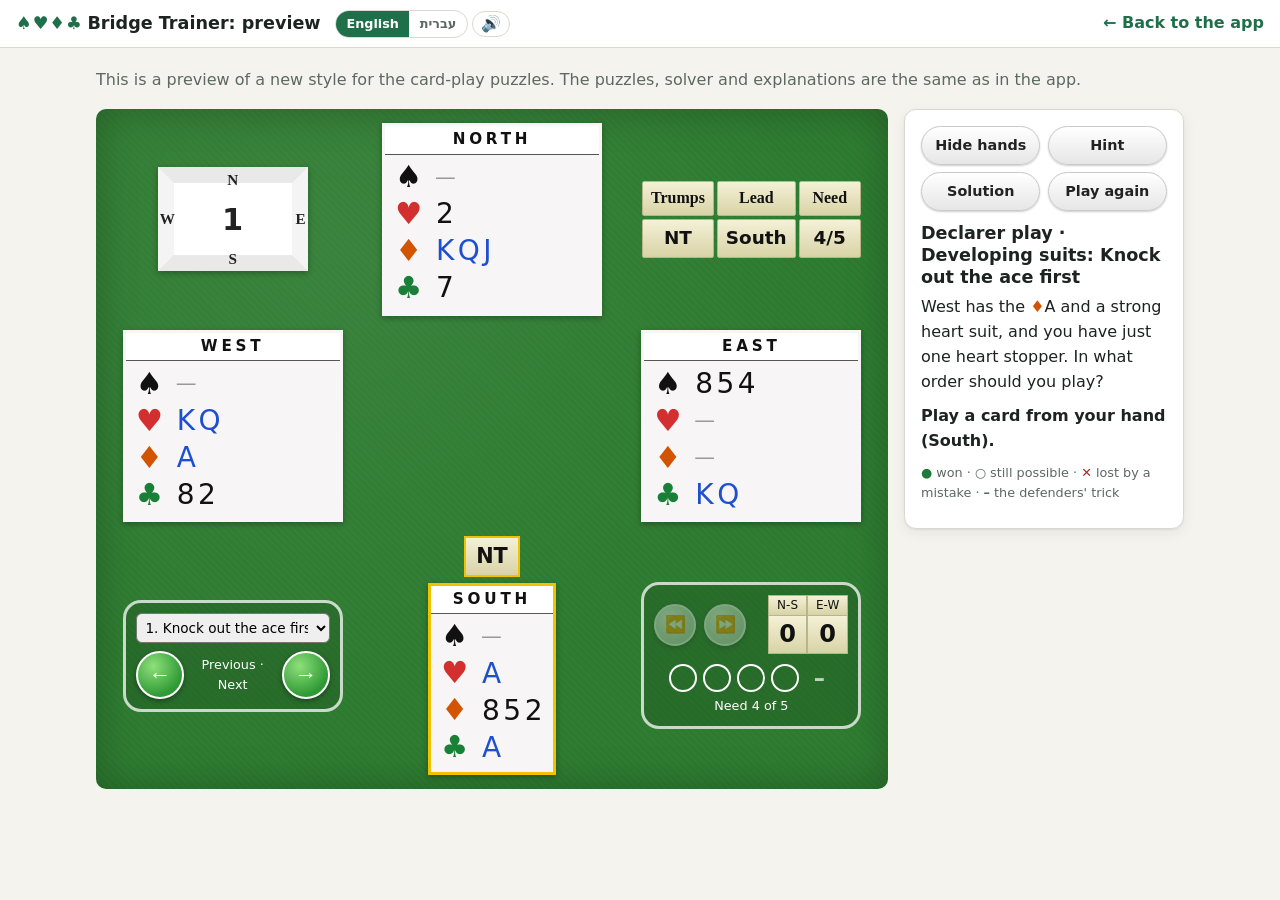
==== mockup.html @ 6d11e407 "Opening the bidding: a 'goals of the bidding' box Co-Authored-By: Claude Opus 5.5 <noreply@anthropic" ====
<!doctype html>
<html lang="en">
<head>
  <meta charset="utf-8">
  <meta name="viewport" content="width=device-width, initial-scale=1">
  <title>Bridge Trainer: diagram-style preview</title>
  <link rel="icon" href="data:image/svg+xml,<svg xmlns='http://www.w3.org/2000/svg' viewBox='0 0 100 100'><text y='.9em' font-size='90'>♠</text></svg>">
  <link rel="stylesheet" href="css/style.css?v=20261109-102750">
  <link rel="stylesheet" href="css/mockup.css?v=20261109-102750">
</head>
<body>
  <header class="topbar">
    <div class="brand">
      <span class="logo" dir="ltr">♠♥♦♣</span> <span data-he="מאמן ברידג': תצוגה מקדימה">Bridge Trainer: preview</span>
      <div class="lang-switch" role="group" aria-label="Language">
        <button data-lang="en" lang="en">English</button>
        <button data-lang="he" lang="he">עברית</button>
      </div>
      <button class="sound-toggle" type="button"></button>
    </div>
    <a class="back-link" href="index.html#declarer" data-he="→ חזרה לאפליקציה">← Back to the app</a>
  </header>

  <main class="mk">
    <p class="mk-note" data-he="זוהי תצוגה מקדימה של סגנון חדש לחידות משחק הקלפים. החידות, הפותר וההסברים זהים לאלה שבאפליקציה.">
      This is a preview of a new style for the card-play puzzles. The puzzles, solver and explanations are the same as in the app.</p>

    <div class="mk-board">
      <div class="felt">
        <div class="compass-box" id="mk-compass" aria-hidden="true"></div>
        <div class="hand north" id="mk-seat-0"></div>
        <div class="info-table" id="mk-info"></div>

        <div class="hand west" id="mk-seat-3"></div>
        <div class="trick" id="mk-trick"></div>
        <div class="hand east" id="mk-seat-1"></div>

        <div class="panel nav-panel">
          <label for="mk-select" class="visually-hidden" data-he="בחירת חידה">Choose a puzzle</label>
          <select id="mk-select" class="mk-select"></select>
          <div class="nav-buttons">
            <button class="round" id="mk-prev" aria-label="Previous puzzle" data-he-label="החידה הקודמת"><span class="arrow">←</span></button>
            <span class="nav-label" data-he="הקודמת · הבאה">Previous · Next</span>
            <button class="round" id="mk-next" aria-label="Next puzzle" data-he-label="החידה הבאה"><span class="arrow">→</span></button>
          </div>
        </div>
        <div class="south-wrap">
          <div class="contract-chip" id="mk-contract"></div>
          <div class="hand south" id="mk-seat-2"></div>
        </div>
        <div class="panel play-panel">
          <div class="step-buttons">
            <button class="round small" id="mk-back" aria-label="Step back" data-he-label="צעד אחורה"><span class="arrow">⏪</span></button>
            <button class="round small" id="mk-fwd" aria-label="Step forward" data-he-label="צעד קדימה"><span class="arrow">⏩</span></button>
          </div>
          <div class="counters">
            <div><span data-he="צ-ד">N-S</span><b id="mk-ns">0</b></div>
            <div><span data-he="מז-מע">E-W</span><b id="mk-ew">0</b></div>
          </div>
          <div class="slots-box">
            <div class="slots" id="mk-slots" role="img"></div>
            <div class="slots-need" id="mk-need"></div>
          </div>
        </div>
      </div>

      <aside class="side">
        <div class="side-buttons">
          <button class="pill-btn" id="mk-hide">Hide hands</button>
          <button class="pill-btn" id="mk-hint" data-he="רמז">Hint</button>
          <button class="pill-btn" id="mk-solution" data-he="פתרון">Solution</button>
          <button class="pill-btn" id="mk-replay" data-he="שחקו שוב">Play again</button>
        </div>
        <h2 id="mk-title"></h2>
        <p class="mk-idea" id="mk-idea"></p>
        <div class="mk-status" id="mk-status" aria-live="polite"></div>
        <p class="slots-legend" id="mk-legend"></p>
        <div class="feedback" id="mk-feedback" aria-live="polite"></div>
      </aside>
    </div>
  </main>

  <script src="js/i18n.js?v=20261109-102750"></script>
  <script src="js/sound.js?v=20261109-102750"></script>
  <script src="js/cards.js?v=20261109-102750"></script>
  <script src="js/practice-data.js?v=20261109-102750"></script>
  <script src="js/advanced.js?v=20261109-102750"></script>
  <script src="js/declarer.js?v=20261109-102750"></script>
  <script src="js/mockup.js?v=20261109-102750"></script>
</body>
</html>
---- css/style.css ----
:root {
  --bg: #f4f3ee;
  --surface: #ffffff;
  --text: #1c2320;
  --muted: #5d6863;
  --border: #dad9d0;
  --accent: #1f6f4a;
  --accent-hover: #185a3c;
  --accent-text: #ffffff;
  --accent-soft: #e3f1e9;
  --felt: #1e6a45;
  --felt-edge: #144d32;
  --felt-text: #e9f5ee;
  --good: #1d7a3a;
  --good-soft: #e5f4e9;
  --bad: #b3261e;
  --bad-soft: #fbeae8;
  --ns: #1f3f99;
  --ns-line: #3b78e7;
  --ns-soft: #e8f0fe;
  --red-suit: #c62828;
  /* Four-color suits, as on online bridge sites: diamonds orange and clubs green, so no two suits look alike. */
  --diamond-suit: #d35400;
  --club-suit: #0f6a2c;
  --hint: #f2b705;
  --shadow: 0 1px 2px rgba(0, 0, 0, .06), 0 4px 14px rgba(0, 0, 0, .06);
  --cw: 58px; /* card width */
  color-scheme: light;
}

@media (prefers-color-scheme: dark) {
  :root:not([data-theme="light"]) {
    --bg: #111513;
    --surface: #1a201d;
    --text: #e6ebe8;
    --muted: #9aa69f;
    --border: #2d3732;
    --accent: #3aa874;
    --accent-hover: #4cbb86;
    --accent-text: #0c1a12;
    --accent-soft: #1d3328;
    --felt: #164d33;
    --felt-edge: #0e3322;
    --good: #5cc785;
    --good-soft: #17301f;
    --bad: #f28b82;
    --bad-soft: #3a1c1a;
    --ns: #9cc0ff;
    --ns-line: #6b9bf2;
    --ns-soft: #1a2640;
    --red-suit: #ff7b72;
    --diamond-suit: #ffa257;
    --club-suit: #5fd38a;
    --shadow: 0 1px 2px rgba(0, 0, 0, .4), 0 4px 14px rgba(0, 0, 0, .3);
    color-scheme: dark;
  }
}

:root[data-theme="dark"] {
  --bg: #111513;
  --surface: #1a201d;
  --text: #e6ebe8;
  --muted: #9aa69f;
  --border: #2d3732;
  --accent: #3aa874;
  --accent-hover: #4cbb86;
  --accent-text: #0c1a12;
  --accent-soft: #1d3328;
  --felt: #164d33;
  --felt-edge: #0e3322;
  --good: #5cc785;
  --good-soft: #17301f;
  --bad: #f28b82;
  --bad-soft: #3a1c1a;
  --ns: #9cc0ff;
  --ns-line: #6b9bf2;
  --ns-soft: #1a2640;
  --red-suit: #ff7b72;
  --diamond-suit: #ffa257;
  --club-suit: #5fd38a;
  --shadow: 0 1px 2px rgba(0, 0, 0, .4), 0 4px 14px rgba(0, 0, 0, .3);
  color-scheme: dark;
}

* { box-sizing: border-box; }

body {
  margin: 0;
  background: var(--bg);
  color: var(--text);
  font: 16px/1.55 system-ui, -apple-system, "Segoe UI", Roboto, sans-serif;
}

h2 { margin: 0 0 .5rem; font-size: 1.4rem; line-height: 1.25; }
p { margin: .6rem 0; }
.muted { color: var(--muted); }
.small { font-size: .875rem; }
[hidden] { display: none !important; }

.suit { font-variant-emoji: text; }
.suit.red { color: var(--red-suit); }
.suit.s-D { color: var(--felt-diamond, var(--diamond-suit)); }
.suit.s-C { color: var(--felt-club, var(--club-suit)); }
/* Text written on the green felt needs lighter shades, or a green club disappears into it.
   The auction's call chips have their own page-colored background, so they go back to the normal shades. */
:is(.table, .fin-table, .deck-figure, .shape-felt, .compass .mid, .hand-area) { --felt-club: #8ff0b0; --felt-diamond: #ffb877; }
.bid-box td:not(.ask), .board-info { --felt-club: initial; --felt-diamond: initial; }

/* ---------- Header & tabs ---------- */

.topbar {
  position: sticky;
  top: 0;
  z-index: 10;
  display: flex;
  align-items: center;
  justify-content: space-between;
  flex-wrap: wrap;
  gap: .5rem 1.5rem;
  padding: .6rem 16px;
  background: var(--surface);
  border-bottom: 1px solid var(--border);
}
.brand { display: flex; align-items: center; gap: .3rem; font-weight: 700; font-size: 1.1rem; white-space: nowrap; }
.logo { color: var(--accent); letter-spacing: .05em; }
.lang-switch { display: inline-flex; margin-inline-start: .6rem; border: 1px solid var(--border); border-radius: 999px; overflow: hidden; }
.lang-switch button { font: inherit; font-size: .8rem; font-weight: 600; padding: .2rem .65rem; border: 0; background: none; color: var(--muted); cursor: pointer; }
.lang-switch button:hover:not(.active) { background: var(--accent-soft); color: var(--text); }
.lang-switch button.active { background: var(--accent); color: var(--accent-text); }
.sound-toggle { font: inherit; font-size: 1rem; line-height: 1; padding: .25rem .5rem; border: 1px solid var(--border); border-radius: 999px; background: none; cursor: pointer; }
.sound-toggle:hover { background: var(--accent-soft); }
.tabs { display: flex; flex-wrap: wrap; align-items: center; gap: .25rem; }
.tabs .tab {
  border: 0;
  background: none;
  color: var(--muted);
  font: inherit;
  font-weight: 600;
  padding: .45rem .8rem;
  border-radius: 999px;
  cursor: pointer;
  white-space: nowrap;
}
.tabs .tab:hover { color: var(--text); background: var(--accent-soft); }
.tabs .tab.active { color: var(--accent-text); background: var(--accent); }

/* Drop-down menus (js/menu.js): the Practice menu and the lesson picker. */
.menu { position: relative; }
.caret { font-size: .8em; }
.menu-list {
  position: absolute; z-index: 20; top: calc(100% + 4px); inset-inline-start: 0;
  display: flex; flex-direction: column; min-width: 100%; max-height: min(70vh, 34rem); overflow-y: auto;
  padding: .3rem; background: var(--surface); border: 1px solid var(--border); border-radius: 10px; box-shadow: 0 8px 24px rgba(0, 0, 0, .18);
}
.menu-list[hidden] { display: none; }
.menu-list button { font: inherit; text-align: start; white-space: nowrap; padding: .5rem .8rem; border: 0; border-radius: 7px; background: none; color: var(--text); cursor: pointer; }
.menu-list button:hover, .menu-list button:focus-visible { background: var(--accent-soft); outline: none; }
.menu-list button.active { color: var(--accent); font-weight: 700; background: var(--accent-soft); }

main { max-width: 1040px; margin: 0 auto; padding: 1.25rem 16px 3rem; }

.card-surface {
  background: var(--surface);
  border: 1px solid var(--border);
  border-radius: 14px;
  box-shadow: var(--shadow);
}

/* ---------- Buttons ---------- */

.btn {
  font: inherit;
  font-weight: 600;
  padding: .5rem 1rem;
  border-radius: 8px;
  border: 1px solid var(--accent);
  background: var(--accent);
  color: var(--accent-text);
  cursor: pointer;
}
.btn:hover:not(:disabled) { background: var(--accent-hover); border-color: var(--accent-hover); }
.btn.secondary { background: transparent; color: var(--accent); }
.btn.secondary:hover:not(:disabled) { background: var(--accent-soft); }
.btn:disabled { opacity: .45; cursor: default; }
/* A "Why?" button in a lesson that opens a short explanation below it. */
.why-more { margin: .5rem 0 .3rem; }
.why-more > summary { display: inline-block; list-style: none; font-size: .95rem; padding: .35rem .8rem; }
.why-more > summary::-webkit-details-marker { display: none; }
.why-more[open] > summary { background: var(--accent-soft); }
.why-more .why-body { margin-top: .5rem; padding: .2rem .9rem; border: 1px solid var(--border); border-radius: 8px; background: var(--accent-soft); }
.topic-groups { display: grid; gap: .6rem; margin-top: .6rem; }
.topic-group { display: flex; flex-wrap: wrap; align-items: center; gap: .35rem .75rem; }
.topic-group-label { min-width: 9.5rem; font-size: .85rem; font-weight: 600; color: var(--muted); }
.practice-row { display: flex; align-items: center; gap: .75rem; margin-top: 1rem; }
.drill-nav { display: flex; flex-wrap: wrap; gap: .6rem; align-items: center; }
button:focus-visible, input:focus-visible, .card:focus-visible { outline: 3px solid var(--hint); outline-offset: 2px; }

/* ---------- Learn ---------- */

.learn-layout { display: flex; flex-direction: column; gap: .75rem; max-width: 820px; margin: 0 auto; }
.lesson-menu { align-self: flex-start; max-width: 100%; }
.lesson-menu .menu-button { font: inherit; font-weight: 600; display: inline-flex; align-items: center; gap: .5rem; max-width: 100%; padding: .55rem 1rem; border: 1px solid var(--border); border-radius: 10px; background: var(--surface); color: var(--text); cursor: pointer; box-shadow: var(--shadow); }
.lesson-menu .menu-button > span:first-child { overflow: hidden; text-overflow: ellipsis; white-space: nowrap; }
.lesson-menu .menu-button:hover { border-color: var(--accent); }
.lesson-menu .menu-list { min-width: min(22rem, 90vw); }
.lesson { padding: 1.5rem 1.75rem; min-width: 0; }
.lesson h3 { margin: 1.4rem 0 .3rem; font-size: 1.1rem; }
.eyebrow { font-size: .8rem; font-weight: 700; text-transform: uppercase; letter-spacing: .06em; color: var(--accent); }
.lesson ul, .lesson ol { padding-inline-start: 1.3rem; }
.lesson li { margin: .3rem 0; }
.update-banner { position: fixed; inset-inline: 0; bottom: 0; z-index: 50; display: flex; flex-wrap: wrap; align-items: center; justify-content: center; gap: .5rem 1rem; padding: .7rem 1rem; background: var(--surface); border-top: 3px solid var(--accent); box-shadow: 0 -4px 14px rgba(0, 0, 0, .15); }
.update-close { background: none; border: none; color: var(--muted); font-size: 1.4rem; line-height: 1; cursor: pointer; padding: .2rem .4rem; }
.lesson-return { display: flex; flex-wrap: wrap; align-items: center; justify-content: space-between; gap: .6rem 1rem; margin-bottom: 1rem; padding: .6rem .9rem; border-radius: 12px; background: var(--accent-soft); }
.lesson-return-buttons { display: flex; flex-wrap: wrap; gap: .5rem; }
.lesson-nav { display: flex; justify-content: space-between; margin-top: 1.5rem; padding-top: 1rem; border-top: 1px solid var(--border); }

.tbl { border-collapse: collapse; margin: .75rem 0; width: 100%; max-width: 560px; }
.tbl th, .tbl td { border: 1px solid var(--border); padding: .4rem .65rem; text-align: start; }
.tbl th { background: var(--accent-soft); font-weight: 600; }
.holding { white-space: nowrap; } /* a card holding such as 9-7-5-2 stays on one line */
.finesse-link { font: inherit; font-weight: 600; text-align: start; padding: 0; border: 0; background: none; color: var(--accent); text-decoration: underline; text-underline-offset: 3px; cursor: pointer; }
.finesse-dialog { width: min(760px, calc(100% - 32px)); max-height: calc(100% - 32px); box-sizing: border-box; padding: 1rem 1.2rem; border: 1px solid var(--border); border-radius: 14px; background: var(--surface); color: var(--text); text-align: center; }
.finesse-dialog::backdrop { background: rgba(0, 0, 0, .55); }
.finesse-dialog h3 { margin: 0 0 .75rem; }
/* Example hands from the "Opening the bidding" table. */
.opening-dialog { width: min(560px, calc(100% - 32px)); }
.opening-felt { --cw: 44px; display: flex; flex-direction: column; align-items: center; gap: .5rem; padding: .7rem .8rem .8rem; color: var(--felt-text); }
.opening-info { margin: 0; font-size: 1rem; }
.opening-info, .example-why { --red-suit: #ff8a80; --diamond-suit: #ffb877; --club-suit: #8ff0b0; }
.example-why { margin: 0; align-self: stretch; padding-bottom: .5rem; border-bottom: 1px solid rgba(255, 255, 255, .25); line-height: 1.45; text-align: start; }
.opening-buttons { display: flex; justify-content: center; gap: .6rem; }
/* The "All balanced ranges" window from the 1NT row of the opening table. */
.balanced-btn { margin-inline-start: .5rem; padding: .15rem .55rem; font-size: .85rem; }
.balanced-intro { text-align: start; }
.balanced-table { margin: .6rem auto; text-align: start; }
.balanced-table td:first-child { white-space: nowrap; font-weight: 700; }
.balanced-table td:nth-child(2) { white-space: nowrap; }
.balanced-table tr.nt-open td { background: var(--accent-soft); }
/* The "Supporting partner's major" table in the Responding lesson: short bullet lists in the cells. */
.support-table td:first-child { white-space: nowrap; font-weight: 700; }
.support-table ul { margin: 0; padding-inline-start: 1.1rem; }
.support-table li { margin: .1rem 0; }
.fin-cases { display: grid; grid-template-columns: repeat(2, minmax(0, 1fr)); gap: .75rem; text-align: start; }
.fin-case { border: 2px solid var(--border); border-radius: 10px; padding: .5rem .6rem; }
.fin-case.good { border-color: var(--good); background: var(--good-soft); }
.fin-case.bad { border-color: var(--bad); background: var(--bad-soft); }
.fin-case.part { border-color: var(--hint); }
.fin-case p { margin: .5rem 0 0; font-size: .92rem; }
.fin-head { font-weight: 600; margin-bottom: .4rem; }
.fin-table { --cw: 40px; direction: ltr; display: grid; grid-template-areas: "n n n" "w c e" "s s s"; grid-template-columns: auto minmax(0, 1fr) auto; gap: .3rem 1rem; justify-items: center; padding: .4rem; border-radius: 10px; background: radial-gradient(ellipse at center, var(--felt) 55%, var(--felt-edge)); color: var(--felt-text); }
.fin-hand { display: flex; flex-direction: column; align-items: center; gap: .15rem; }
.fin-hand.n { grid-area: n; } .fin-hand.w { grid-area: w; justify-self: start; } .fin-hand.e { grid-area: e; justify-self: end; } .fin-hand.s { grid-area: s; }
.fin-label { font-size: .75rem; }
.fin-void { font-size: .85rem; font-style: italic; height: calc(var(--cw) * 1.4); display: flex; align-items: center; }
.fin-row { display: flex; align-items: center; gap: .6rem; }
.fin-trump { margin: -.3rem 0 .6rem; font-weight: 600; }
.fin-setup { margin: -.3rem 0 .7rem; }
.fin-legend { margin: -.4rem 0 .7rem; font-size: .85rem; color: var(--muted); }
/* Every card is positioned so the raised one keeps its place in the fan and doesn't hide the next card's corner. */
.fin-table .card { position: relative; }
.fin-table .card.led { transform: translateY(-10px); box-shadow: 0 0 0 3px var(--hint), 0 6px 12px rgba(0, 0, 0, .35); }
/* The card a defender plays in an example: pulled out of the fan so nothing overlaps it, lifted,
   and outlined with a pulsing ring, green when right, red when wrong. */
.fin-table .fan .card.pick { margin-left: 8px; transform: translateY(-8px); z-index: 1; --pick: #2e9e4f; animation: pick-pulse 1.6s ease-in-out infinite; }
.fin-table .fan .card.pick:first-child { margin-left: 0; }
.fin-table .fan .card.pick + .card { margin-left: 8px; }
.fin-table .fan .card.pick.wrong { --pick: #d32f2f; }
@keyframes pick-pulse {
  0%, 100% { box-shadow: 0 0 0 3px var(--pick), 0 4px 10px rgba(0, 0, 0, .35); }
  50% { box-shadow: 0 0 0 6px var(--pick), 0 4px 10px rgba(0, 0, 0, .35); }
}
@media (prefers-reduced-motion: reduce) { .fin-table .fan .card.pick { animation: none; box-shadow: 0 0 0 4px var(--pick), 0 4px 10px rgba(0, 0, 0, .35); } }
.fin-cases.single { grid-template-columns: minmax(0, 1fr); max-width: 26rem; margin-inline: auto; }
.fin-chance { margin: .9rem 0; padding: .5rem .7rem; border: 1px solid var(--border); border-radius: 8px; background: var(--accent-soft); font-weight: 600; }

.example { border-inline-start: 4px solid var(--accent); background: var(--accent-soft); border-radius: 10px; padding: .75rem 1rem; margin: 1rem 0; }
.example-title { font-weight: 600; margin-bottom: .4rem; }
.trick-row { display: flex; flex-wrap: wrap; gap: .5rem; }
.trick-row span { background: var(--surface); border: 1px solid var(--border); border-radius: 6px; padding: .2rem .55rem; }
.trick-row .win { border-color: var(--good); color: var(--good); font-weight: 700; }
/* A finished trick on a small table (Tricks and Trumps lessons). */
/* A table seen in perspective: a trapezoid (narrower at the far side) with a wooden rim and the
   cloth inside, behind upright cards and labels. */
.trick-picture-table { --cw: 48px; position: relative; isolation: isolate; direction: ltr; display: grid; grid-template-areas: ". n ." "w . e" ". s ."; grid-template-columns: 1fr auto 1fr; align-items: center; justify-items: center; gap: .1rem .8rem; max-width: 460px; margin: .6rem auto 1rem; padding: 1.1rem 2.2rem 1.4rem; color: var(--felt-text); filter: drop-shadow(0 10px 12px rgba(0, 0, 0, .35)); }
.trick-picture-table::before, .trick-picture-table::after { content: ''; position: absolute; z-index: -1; clip-path: polygon(9% 0, 91% 0, 100% 100%, 0 100%); }
.trick-picture-table::before { inset: 0; background: linear-gradient(#b07a48, #7a4a26); }
.trick-picture-table::after { inset: 11px 13px 13px; background: radial-gradient(ellipse at 50% 55%, #2f8a5c 0%, var(--felt) 55%, var(--felt-edge) 100%); }
.trick-picture-table .card { box-shadow: 0 6px 12px rgba(0, 0, 0, .45); }
.tp-seat.n .card { transform: rotate(-3deg); } .tp-seat.w .card { transform: rotate(-9deg); } .tp-seat.e .card { transform: rotate(8deg); } .tp-seat.s .card { transform: rotate(4deg); }
.tp-seat { display: flex; flex-direction: column; align-items: center; gap: .25rem; }
.tp-why { margin: .2rem 0 .6rem; } .trick-picture .tp-random { display: block; margin: 0 auto .4rem; }
/* The order of play: curved arrows from card to card, and each card's number in the trick. */
.tp-arrows { position: absolute; inset: 0; width: 100%; height: 100%; pointer-events: none; overflow: visible; }
.tp-arrows > path { fill: none; stroke: rgba(255, 255, 255, .85); stroke-width: 2.5; stroke-dasharray: 6 4; }
.tp-arrows { z-index: 0; } .tp-seat { position: relative; z-index: 1; } /* arrows run under the labels and cards */
.tp-num { position: absolute; top: -8px; right: -8px; width: 18px; height: 18px; border-radius: 50%; background: #1a1a1a; color: #fff; font-size: 11px; font-weight: 700; line-height: 18px; text-align: center; box-shadow: 0 0 0 2px #fff; }
.tp-seat.n { grid-area: n; } .tp-seat.e { grid-area: e; } .tp-seat.s { grid-area: s; } .tp-seat.w { grid-area: w; }
.tp-seat.w, .tp-seat.e { flex-direction: row; }
.tp-seat.w .tp-label { order: -1; }
.tp-label { display: flex; flex-direction: column; align-items: center; font-size: .78rem; line-height: 1.2; }
[dir="rtl"] .tp-label { direction: rtl; }
.tp-role { margin-top: .1rem; padding: .05rem .4rem; border-radius: 999px; background: rgba(0, 0, 0, .3); font-size: .7rem; font-weight: 700; }
.tp-seat.winner .tp-role { background: var(--hint); color: #1a1a1a; }
.trick-picture-table .card.winner { box-shadow: 0 0 0 3px var(--hint), 0 0 18px 6px rgba(242, 183, 5, .75), 0 6px 12px rgba(0, 0, 0, .45); }
.trick-picture-table .card.led { box-shadow: 0 0 0 2px #fff, 0 6px 12px rgba(0, 0, 0, .45); }
.ranking { display: flex; align-items: center; gap: .6rem; font-size: 1.5rem; font-weight: 700; margin: .5rem 0; }
.ranking span { color: var(--muted); font-size: 1rem; }
.score-card { border-radius: 12px; padding: .7rem .9rem .8rem; margin: .4rem 0 .6rem; border: 1px solid var(--border); background: var(--surface); }
.score-card.made { border-color: var(--good); }
.score-card.down { border-color: var(--bad); }
.score-title { margin-bottom: .5rem; }
.score-table { width: 100%; border-collapse: collapse; font-size: .95rem; }
.score-table td { padding: .35rem .4rem; border-bottom: 1px solid var(--border); }
.score-table td.how { color: var(--muted); white-space: nowrap; }
.score-table td.pts { text-align: end; font-weight: 700; white-space: nowrap; width: 5.5rem; }
.score-card.made td.pts { color: var(--good); }
.score-card.down td.pts { color: var(--bad); }
.score-table tr.total td { border-bottom: 0; font-weight: 700; padding-top: .5rem; }
.score-card.made tr.total td { background: var(--good-soft, rgba(46, 125, 50, .1)); }
.score-card.down tr.total td { background: var(--bad-soft, rgba(198, 40, 40, .1)); }
.score-table tr.total td:first-child { border-start-start-radius: 8px; border-end-start-radius: 8px; }
.score-table tr.total td:last-child { border-start-end-radius: 8px; border-end-end-radius: 8px; font-size: 1.1rem; }
.contract-chart { display: grid; gap: .6rem; margin: .5rem 0 1rem; }
.contract-group { border-radius: 12px; padding: .55rem .7rem .7rem; border: 1px solid var(--border); background: var(--surface); }
.contract-group-title { margin-bottom: .45rem; }
.contract-group-title span { color: var(--muted); font-size: .85rem; margin-inline-start: .35rem; }
.contract-tiles { display: flex; flex-wrap: wrap; gap: .35rem; }
.contract-tile { min-width: 3rem; padding: .3rem .45rem; border-radius: 8px; text-align: center; font-weight: 700; background: var(--bg, #f4f3ee); border: 1px solid var(--border); }
.contract-group.game { border-color: var(--accent); background: var(--accent-soft); }
.contract-group.game .contract-tile { background: var(--surface); border-color: var(--accent); }
.contract-group.small { border-color: #c99a2e; background: rgba(201, 154, 46, .12); }
.contract-group.small .contract-tile { background: var(--surface); border-color: #c99a2e; }
.contract-group.grand { border-color: #8a5cc2; background: rgba(138, 92, 194, .12); }
.contract-group.grand .contract-tile { background: var(--surface); border-color: #8a5cc2; }
.deck-figure { display: flex; flex-direction: column; width: fit-content; max-width: 100%; box-sizing: border-box; gap: .15rem; margin: .75rem 0 1rem; padding: .6rem .8rem .8rem; border-radius: 14px; background: radial-gradient(ellipse at center, var(--felt) 55%, var(--felt-edge)); overflow-x: auto; }
.deck-row { display: flex; align-items: center; gap: .75rem; direction: ltr; }
.deck-suit { width: 4.5rem; flex: none; color: var(--felt-text); font-size: .85rem; font-weight: 600; }
[dir="rtl"] .deck-suit { direction: rtl; text-align: left; }
.deck-figure .fan { padding-top: 6px; }
.shape-grid { --cw: 40px; display: grid; grid-template-columns: max-content 1fr; align-items: center; gap: .6rem 1rem; }
.shape-hand { display: contents; }
.shape-felt { max-width: 100%; box-sizing: border-box; padding: .1rem .6rem .6rem; border-radius: 10px; background: radial-gradient(ellipse at center, var(--felt) 55%, var(--felt-edge)); overflow-x: auto; }
.shape-hand figcaption { font-size: .95rem; }
/* The deal in "Declarer, dummy and defenders": each seat framed by its role. */
.roles-table { --cw: 40px; direction: ltr; display: grid; grid-template-areas: "n n n" "w c e" "s s s"; grid-template-columns: 1fr auto 1fr; gap: .5rem; margin: .5rem 0 1rem; padding: .6rem; border-radius: 14px; background: radial-gradient(ellipse at center, var(--felt) 55%, var(--felt-edge)); color: var(--felt-text); }
.roles-seat { display: flex; flex-direction: column; align-items: center; gap: .25rem; padding: .4rem .35rem .5rem; border: 2px solid rgba(255, 255, 255, .3); border-radius: 12px; }
.roles-seat.n { grid-area: n; } .roles-seat.w { grid-area: w; } .roles-seat.e { grid-area: e; } .roles-seat.s { grid-area: s; }
.roles-seat.declarer { border-color: var(--hint); background: rgba(242, 183, 5, .14); }
.roles-seat.dummy { border: 2px dashed #9cc7ff; background: rgba(156, 199, 255, .1); }
.roles-seat.defender { border-color: rgba(255, 150, 140, .85); background: rgba(255, 150, 140, .08); }
.roles-seat.defender .role-badge { color: #ffc4bc; font-weight: 700; }
.roles-label { text-align: center; font-size: .8rem; line-height: 1.3; }
[dir="rtl"] .roles-label { direction: rtl; }
.role-badge { display: block; font-size: .72rem; opacity: .95; }
.roles-seat.declarer .role-badge { color: #ffd54f; font-weight: 700; }
.roles-seat.dummy .role-badge { color: #bcd9ff; font-weight: 700; }
.roles-center { grid-area: c; align-self: center; display: flex; flex-direction: column; align-items: center; gap: .3rem; --cw: 40px; }
.roles-center .card.led { box-shadow: 0 0 0 3px var(--hint), 0 4px 10px rgba(0, 0, 0, .35); }
.roles-contract { font-weight: 700; font-size: .85rem; padding: .1rem .5rem; border-radius: 6px; background: #f1f1ee; color: #1a1a1a; --red-suit: #c62828; --diamond-suit: #d35400; --club-suit: #0f6a2c; }
[dir="rtl"] .roles-contract, [dir="rtl"] .roles-note { direction: rtl; }
.roles-note { font-size: .72rem; text-align: center; max-width: 7rem; }
.ladder {
  position: relative; display: flex; align-items: flex-end; height: 15rem; margin: .75rem 0 .25rem;
  padding: 0 0 2.2rem; border-bottom: 1px dashed var(--border);
}
.ladder-line { position: absolute; inset: 0; width: 100%; height: 100%; pointer-events: none; }
.ladder-line line { stroke: var(--accent); stroke-opacity: .35; stroke-width: 3; }
[dir="rtl"] .ladder-line { transform: scaleX(-1); }
.step {
  position: relative; flex: 1; display: flex; flex-direction: column; align-items: center; gap: .3rem;
  margin-bottom: calc(var(--i) * 1.9rem); outline: none; cursor: default;
}
.step-name { font-size: .85rem; color: var(--muted); transition: color .15s; }
.step-tile {
  width: 4rem; height: 4rem; display: flex; flex-direction: column; align-items: center; justify-content: center; gap: .1rem;
  background: var(--surface, #fff); border: 2px solid var(--border); border-radius: 12px;
  font-size: 1.6rem; font-weight: 700; line-height: 1; transform-origin: center top;
  transition: transform .15s, border-color .15s, background .15s, box-shadow .15s;
}
.step-tile .nt { font-size: 1.3rem; }
.step:focus-visible:not(.active) .step-tile { outline: 2px solid var(--accent); outline-offset: 3px; }
.step-tile > * { transition: opacity .15s; }
.step-tile small { font-size: .65rem; font-weight: 500; color: var(--muted); }
.ladder.has-active .step:not(.active) .step-name, .ladder.has-active .step:not(.active) .step-tile > * { opacity: .45; }
.step.active .step-tile {
  transform: scale(1.12); border-color: var(--accent); background: var(--accent-soft);
  box-shadow: 0 0 0 4px var(--accent-soft), 0 6px 14px rgba(0, 0, 0, .15);
}
.step.active .step-name { color: var(--accent); font-weight: 700; }
.ladder-end { position: absolute; bottom: .3rem; font-size: .75rem; padding: .1rem .55rem; border-radius: 999px; background: var(--accent-soft); color: var(--accent); }
.ladder-end.low { inset-inline-start: 0; }
.ladder-end.high { inset-inline-end: 0; }
.ladder-caption { min-height: 1.5em; margin-top: .3rem; }

.compass { position: relative; direction: ltr; width: min(100%, 340px); aspect-ratio: 1 / .84; margin: 1.2rem auto; }
/* A wooden table with a felt top; dotted lines join each pair of partners. */
.compass-table { position: absolute; inset: 13% 19%; padding: 5%; border-radius: 12px; background: #8b4513; border: 4px solid #5c2e0b; box-shadow: 0 6px 12px rgba(0, 0, 0, .25); }
.compass-felt { position: relative; height: 100%; border-radius: 8px; background: var(--felt-edge); border: 2px solid #d4a72c; }
.compass .line { position: absolute; }
.compass .line.ns { left: 50%; top: 12%; bottom: 12%; border-left: 3px dotted var(--ns-line); opacity: .7; }
.compass .line.ew { top: 50%; left: 12%; right: 12%; border-top: 3px dotted var(--bad); opacity: .7; }
.compass .mark { position: absolute; font-size: 1.6rem; line-height: 1; color: #d4a72c; opacity: .3; }
.compass .mark.tl { top: 10%; left: 12%; } .compass .mark.tr { top: 10%; right: 12%; }
.compass .mark.bl { bottom: 10%; left: 12%; } .compass .mark.br { bottom: 10%; right: 12%; }
.compass .mid { position: absolute; top: 50%; left: 50%; transform: translate(-50%, -50%); text-align: center; font-family: Georgia, serif; font-weight: 700; font-size: .95rem; line-height: 1.1; letter-spacing: .03em; text-transform: uppercase; color: #d4a72c; white-space: nowrap; padding: .2rem .4rem; border-radius: 6px; background: var(--felt-edge); }
.compass .seat { position: absolute; z-index: 1; padding: .2rem .7rem; border-radius: 10px; border: 2.5px solid; font-weight: 600; text-transform: uppercase; letter-spacing: .03em; white-space: nowrap; }
.compass .seat.n, .compass .seat.s { left: 50%; color: var(--ns); background: var(--ns-soft); border-color: var(--ns-line); }
.compass .seat.e, .compass .seat.w { top: 50%; color: var(--bad); background: var(--bad-soft); border-color: currentColor; }
.compass .seat.n { top: 13%; transform: translate(-50%, -85%); }
.compass .seat.s { bottom: 13%; transform: translate(-50%, 85%); }
.compass .seat.w { left: 19%; transform: translate(-75%, -50%); }
.compass .seat.e { right: 19%; transform: translate(75%, -50%); }

/* ---------- Drills ---------- */

.drill { padding: 1.5rem 1.75rem; }
.drill-head { display: flex; justify-content: space-between; gap: 1rem; flex-wrap: wrap; }
.drill-head p { margin: 0; }
.stats { font-size: .875rem; color: var(--muted); align-self: start; background: var(--bg); padding: .3rem .7rem; border-radius: 999px; }
.context { margin-top: 1rem; padding: .6rem 1rem; border-radius: 10px; background: var(--accent-soft); font-size: 1.05rem; }
.auction { border-collapse: collapse; margin-bottom: .5rem; }
.auction th { font-size: .8rem; font-weight: 600; color: var(--muted); text-align: start; padding: 0 0 .15rem; padding-inline-end: 1.4rem; }
.auction td { font-weight: 700; padding: .05rem 0; padding-inline-end: 1.4rem; }
.auction .ask { color: var(--accent); }
.hand-area { display: flex; justify-content: center; background: var(--felt); border-radius: 12px; padding: 1.5rem 1rem; margin: 1.25rem 0; overflow-x: auto; }
.answer-row { display: flex; align-items: center; gap: .6rem; flex-wrap: wrap; margin-bottom: 1rem; }
.answer-row label { font-weight: 600; }
.answer-row input[type="number"] {
  width: 5.5rem;
  font: inherit;
  padding: .45rem .6rem;
  border: 1px solid var(--border);
  border-radius: 8px;
  background: var(--bg);
  color: var(--text);
}
.answer-row input.right { border-color: var(--good); background: var(--good-soft); color: var(--good); font-weight: 700; }
.answer-row input.wrong { border-color: var(--bad); background: var(--bad-soft); color: var(--bad); font-weight: 700; animation: shake .35s ease; }
@keyframes shake { 20%, 60% { transform: translateX(-5px); } 40%, 80% { transform: translateX(5px); } }
@media (prefers-reduced-motion: reduce) { .answer-row input.wrong { animation: none; } }
.select { font: inherit; padding: .4rem .6rem; border: 1px solid var(--border); border-radius: 8px; background: var(--bg); color: var(--text); max-width: 100%; }
.check { display: inline-flex; align-items: center; gap: .4rem; font-weight: 500 !important; cursor: pointer; }
.pill { background: var(--accent-soft); color: var(--accent); font-weight: 700; padding: .2rem .7rem; border-radius: 999px; }

.feedback:empty { display: none; }
.feedback { padding: .8rem 1rem; border-radius: 10px; margin-bottom: 1rem; background: var(--bg); }
.feedback.good { background: var(--good-soft); border-inline-start: 4px solid var(--good); }
.feedback.bad { background: var(--bad-soft); border-inline-start: 4px solid var(--bad); }
.feedback.good strong { color: var(--good); }
.feedback.bad strong { color: var(--bad); }
.breakdown { margin-top: .35rem; }

.bids { display: grid; grid-template-columns: repeat(5, minmax(0, 1fr)); gap: .45rem; max-width: 460px; margin-bottom: 1rem; }
.bid {
  font: inherit;
  font-weight: 700;
  padding: .5rem 0;
  border: 1px solid var(--border);
  border-radius: 8px;
  background: var(--surface);
  color: var(--text);
  cursor: pointer;
}
.bid:hover:not(:disabled) { border-color: var(--accent); background: var(--accent-soft); }
.bid.pass { grid-column: 1 / -1; }
.bids.with-double .bid.pass { grid-column: span 3; }
.bids.with-double .bid.dbl { grid-column: span 2; }
.bids.with-redouble .bid.pass, .bids.with-redouble .bid.dbl { grid-column: span 2; }
.practice-count { font-size: .85rem; font-weight: 600; color: var(--accent); margin-bottom: .35rem; }
.bid:disabled { cursor: default; opacity: .55; }
.bid.correct { opacity: 1; border: 2px solid var(--good); background: var(--good-soft); }
.bid.wrong { opacity: 1; border: 2px solid var(--bad); background: var(--bad-soft); }

/* ---------- Playing cards ---------- */

.card {
  position: relative;
  flex: none;
  width: var(--cw);
  height: calc(var(--cw) * 1.4);
  border-radius: 6px;
  background: #fff;
  color: #1a1a1a;
  border: 1px solid #b9b9b0;
  box-shadow: 0 1px 3px rgba(0, 0, 0, .25);
  font-weight: 700;
  user-select: none;
  transition: transform .12s ease, box-shadow .12s ease;
}
.card.red { color: #c62828; }
/* Cards stay white in dark mode, so they keep the light-mode suit colors. */
.card.s-D { color: #d35400; }
.card.s-C { color: #0b5f26; }
.card .corner { position: absolute; top: 3px; left: 5px; display: flex; flex-direction: column; align-items: center; line-height: 1; }
.card .r { font-size: calc(var(--cw) * .3); letter-spacing: -.04em; }
.card .s { font-size: calc(var(--cw) * .36); }
.card .pip { position: absolute; right: 6%; bottom: 4%; font-size: calc(var(--cw) * .62); line-height: 1; }
.card.back {
  background: repeating-linear-gradient(45deg, #2c5aa8 0 5px, #3a6cc0 5px 10px);
  border: 3px solid #fff;
  box-shadow: 0 0 0 1px #b9b9b0, 0 1px 3px rgba(0, 0, 0, .25);
}

.fan { display: flex; padding-top: 10px; direction: ltr; }
.fan .card + .card { margin-left: calc(var(--cw) * -.52); }
.fan .card.gap { margin-left: calc(var(--cw) * -.52 + 8px); }

.suit-rows { display: flex; flex-direction: column; }
.suit-rows .fan + .fan { margin-top: calc(var(--cw) * -.75); }

.card.playable { cursor: pointer; }
.card.playable:hover, .card.playable:focus-visible { transform: translateY(-10px); box-shadow: 0 6px 12px rgba(0, 0, 0, .3); }
.card.dim { filter: brightness(.84) saturate(.85); }
.card.hint { box-shadow: 0 0 0 3px var(--hint), 0 6px 12px rgba(0, 0, 0, .3); transform: translateY(-10px); }
.card.counted { transform: translateY(-14px); }
.card.winner { box-shadow: 0 0 0 3px var(--hint), 0 4px 10px rgba(0, 0, 0, .35); }

/* ---------- Play table ---------- */

.segmented { display: inline-flex; border: 1px solid var(--accent); border-radius: 8px; overflow: hidden; }
.segmented button { font: inherit; font-weight: 600; font-size: .9rem; padding: .4rem .85rem; border: 0; background: transparent; color: var(--accent); cursor: pointer; }
.segmented button + button { border-inline-start: 1px solid var(--accent); }
.segmented button.active { background: var(--accent); color: var(--accent-text); }
.segmented button:hover:not(.active) { background: var(--accent-soft); }

.lesson-text ul, .lesson-text ol { padding-inline-start: 1.3rem; }
.lesson-text li { margin: .3rem 0; }
.puzzle { margin-top: 1.25rem; }
.puzzle h3 { margin: 0; font-size: 1.15rem; }
.puzzle-nav { display: flex; gap: .4rem; }
.puzzle-nav .btn, .puzzle .play-actions .btn { padding: .35rem .8rem; font-size: .9rem; }
.puzzle .play-actions { margin-top: .9rem; }
.table.puzzle-table { min-height: 0; margin-bottom: 1rem; }
.table.deal-table { --cw: 40px; margin-top: .5rem; padding: .6rem; gap: .4rem; grid-template-columns: 1fr minmax(180px, auto) 1fr; grid-template-areas: "w n e" "w c e" "w s e"; }
.deal-table .seat { min-height: 9.6rem; justify-content: flex-start; padding: .2rem; gap: .2rem; }
.deal-table .seat-label, .deal-table .muted { font-size: .8rem; }
.deal-table .fan { padding-top: 0; }
#lead-deal:not(:empty) { margin-bottom: 1rem; }
.lead-deal-title { font-weight: 600; margin-bottom: .4rem; }
.deal-center { grid-area: c; max-width: 240px; text-align: center; font-size: .9rem; line-height: 1.4; }
[dir="rtl"] .deal-center { direction: rtl; }
.table.trick-demo-table {
  --cw: 52px; min-height: 0; margin: .5rem 0 1rem; padding: .8rem; gap: .4rem;
  grid-template-areas: ". n ." "w c e" ". s ."; grid-template-columns: 1fr auto 1fr;
}
.trick-demo-table .seat { min-width: calc(var(--cw) + 2rem); }
.trick-demo-table .seat-label { font-size: .8rem; }
.seat.trick-winner { background: rgba(255, 255, 255, .12); box-shadow: inset 0 0 0 2px var(--hint); }
.card-slot { width: var(--cw); height: calc(var(--cw) * 1.4); border: 2px dashed rgba(255, 255, 255, .28); border-radius: 7px; box-sizing: border-box; }
.trick-center { grid-area: c; color: var(--felt-text); font-size: .9rem; text-align: center; min-width: 7rem; }
[dir="rtl"] .trick-center { direction: rtl; }
.auction-demo-head { display: flex; flex-wrap: wrap; gap: .4rem 1rem; align-items: baseline; margin-top: .5rem; }
.auction-demo .drill-nav { margin-top: .25rem; }
.drill-nav-gap { flex: 1; }
.bid-box { border-collapse: separate; border-spacing: 3px; background: rgba(0, 0, 0, .22); border-radius: 10px; padding: 3px; font-size: .85rem; }
.bid-box th { color: var(--felt-text); font-weight: 600; font-size: .75rem; padding: .2rem .35rem; min-width: 2.9rem; }
.bid-box th.dealer { text-decoration: underline; text-underline-offset: 3px; }
/* The whole auction in "The auction" lesson: the box on the felt with numbered notes beside it. */
.ap-wrap { display: flex; flex-wrap: wrap; align-items: center; gap: 1rem 1.4rem; margin: .4rem 0 1rem; }
.ap-box { background: var(--felt); padding: 6px; font-size: .95rem; border-spacing: 4px; direction: ltr; }
.ap-box th { min-width: 3.4rem; }
.ap-box td { position: relative; height: 2rem; }
.ap-box td.final { background: var(--hint); color: #1a1a1a; font-weight: 700; --red-suit: #c62828; --diamond-suit: #d35400; --club-suit: #0f6a2c; }
.ap-box td.closing { box-shadow: inset 0 0 0 2px #9cc7ff; }
.ap-num { position: absolute; top: -7px; right: -7px; width: 16px; height: 16px; border-radius: 50%; background: #1a1a1a; color: #fff; font-size: 10px; font-weight: 700; line-height: 16px; text-align: center; box-shadow: 0 0 0 2px #fff; }
.ap-notes { flex: 1 1 16rem; margin: 0; padding-inline-start: 1.3rem; }
.ap-notes li { margin: .25rem 0; }
.auction-picture .ap-random { margin: 0 0 1rem; }
.ask-box { margin: 0 auto .6rem; } .ask-box td.ask { background: transparent; color: var(--felt-text); }
.bid-box td { background: var(--surface); color: var(--text); border-radius: 6px; height: 1.7rem; padding: 0 .3rem; text-align: center; white-space: nowrap; }
.bid-box td:empty { background: transparent; }
.bid-box td.latest { box-shadow: 0 0 0 2px var(--hint); font-weight: 700; }
.bid-box td.ask { background: transparent; color: var(--felt-text); font-weight: 700; border: 1px dashed rgba(255, 255, 255, .5); }
[dir="rtl"] .bid-box { direction: ltr; }

/* Play a Hand's bidding box: top-right of the table, as on BBO (above the table on narrow screens). */
.table.play-table { grid-template-areas: "k n a" "w c e" ". s ."; }
/* Board number, vulnerability and dealer, contract and tricks, in the top-left corner. */
.board-info { grid-area: k; align-self: start; justify-self: start; display: flex; gap: .35rem; direction: ltr; }
.bi-board { position: relative; width: 4.2rem; height: 4.2rem; box-sizing: border-box; border: .6rem solid #f1f1ee; border-radius: 12px; background: #9ccbc9; display: grid; place-items: center; box-shadow: 0 2px 6px rgba(0, 0, 0, .3); }
.bi-board.vul-ns { border-top-color: #c62828; border-bottom-color: #c62828; }
.bi-board.vul-ew { border-left-color: #c62828; border-right-color: #c62828; }
.bi-num { font-size: 1.5rem; font-weight: 700; color: #1a1a1a; }
.bi-dealer { position: absolute; font-size: .6rem; font-weight: 800; line-height: 1; color: #1a1a1a; }
.bi-board.vul-ns .bi-dealer.top, .bi-board.vul-ns .bi-dealer.bottom, .bi-board.vul-ew .bi-dealer.left, .bi-board.vul-ew .bi-dealer.right { color: #fff; }
.bi-dealer.top { top: -.6rem; left: 50%; transform: translate(-50%, .05rem); }
.bi-dealer.bottom { bottom: -.6rem; left: 50%; transform: translate(-50%, -.05rem); }
.bi-dealer.left { left: -.6rem; top: 50%; transform: translate(.12rem, -50%); }
.bi-dealer.right { right: -.6rem; top: 50%; transform: translate(-.12rem, -50%); }
.bi-side { display: flex; flex-direction: column; gap: .3rem; }
.bi-contract { display: flex; flex-direction: column; align-items: center; padding: .15rem .5rem; border-radius: 8px; background: #9ccbc9; color: #1a1a1a; font-size: .75rem; line-height: 1.2; box-shadow: 0 2px 6px rgba(0, 0, 0, .3); }
.bi-bid { font-size: 1.15rem; font-weight: 800; --red-suit: #c62828; --diamond-suit: #d35400; --club-suit: #0f6a2c; }
.bi-tricks { display: flex; gap: .25rem; }
.bi-tricks div { display: flex; flex-direction: column; align-items: center; min-width: 2.1rem; padding: .1rem .3rem; border-radius: 6px; background: #17676b; color: #fff; }
.bi-tricks span { font-size: .6rem; opacity: .85; }
.bi-tricks b { font-size: 1.05rem; }
.auction-box { grid-area: a; align-self: start; justify-self: end; display: flex; flex-direction: column; align-items: center; gap: .35rem; max-width: 100%; }
.auction-box[hidden] { display: none; }
.auction-box .bid-box td { padding: 0; }
.auction-box .bid-box button { font: inherit; width: 100%; height: 100%; min-height: 1.7rem; padding: 0 .3rem; border: 0; border-radius: 6px; background: none; color: inherit; cursor: pointer; }
.auction-box .bid-box button:hover { box-shadow: inset 0 0 0 2px var(--accent); }
.auction-box .bid-box button.final { background: var(--hint); color: #1a1a1a; font-weight: 700; --red-suit: #c62828; --diamond-suit: #d35400; --club-suit: #0f6a2c; }
.auction-box .bid-box button.picked { box-shadow: inset 0 0 0 2px var(--accent); font-weight: 700; }
/* Seat names like a real bidding box: white when not vulnerable, red when vulnerable. */
.auction-box .bid-box th { background: #f1f1ee; color: #1a1a1a; border-radius: 6px; }
.auction-box .bid-box th.vul { background: #c62828; color: #fff; }
.auction-vul { color: var(--felt-text); font-size: .8rem; }
.auction-caption { max-width: 15rem; font-size: .8rem; line-height: 1.35; text-align: center; color: var(--felt-text); }
[dir="rtl"] .auction-caption { direction: rtl; }

/* The contract in the top-left corner of the Declarer Play table. */
.table.puzzle-table:not(.deal-table) { grid-template-areas: "k n ." "w c e" ". s ."; }
.table-contract { grid-area: k; align-self: start; justify-self: start; padding: .45rem .7rem; border-radius: 10px; background: rgba(0, 0, 0, .22); color: var(--felt-text); font-size: .78rem; line-height: 1.35; text-align: center; }
.table-contract[hidden] { display: none; }
.tc-bid { display: inline-block; margin-bottom: .2rem; padding: .1rem .55rem; border-radius: 6px; background: var(--surface); color: var(--text); font-size: 1.25rem; font-weight: 800; }
[dir="rtl"] .table-contract { direction: rtl; }
.puzzle .feedback ul { margin: .4rem 0; padding-inline-start: 1.2rem; }
.warn { color: var(--bad); font-weight: 600; }

/* Trick slots in the puzzles: won, still possible, lost through a mistake, the defenders' trick. */
.trick-slots { display: flex; flex-wrap: wrap; align-items: center; gap: .35rem .7rem; margin: -.3rem .25rem .9rem; }
.ts-label { font-weight: 600; }
.ts-row { display: inline-flex; gap: 6px; } /* follows the reading direction: the first trick is read first */
.ts-need { color: var(--muted); font-size: .9rem; }
.ts-legend { flex-basis: 100%; font-size: .8rem; color: var(--muted); }
.ts-mark {
  width: 24px;
  height: 24px;
  display: inline-flex;
  align-items: center;
  justify-content: center;
  border-radius: 50%;
  font-size: .85rem;
  font-weight: 800;
  line-height: 1;
  vertical-align: middle;
}
.ts-mark.won { background: var(--accent); }
.ts-mark.open { border: 2px solid var(--accent); }
.ts-mark.lost { border: 2px solid var(--bad); color: var(--bad); }
.ts-mark.theirs { color: var(--muted); font-size: 1.2rem; }
.ts-legend .ts-mark { width: 13px; height: 13px; font-size: .55rem; border-width: 1.5px; margin-inline-end: 2px; }
.ts-legend .ts-mark.theirs { font-size: .9rem; }

.defend-cta { margin-top: 1.25rem; display: flex; align-items: center; justify-content: space-between; gap: 1rem; flex-wrap: wrap; }
.defend-cta p { margin: 0; max-width: 560px; }
.card.wrong-pick { box-shadow: 0 0 0 3px var(--bad), 0 6px 12px rgba(0, 0, 0, .3); transform: translateY(-10px); }

.play-bar { display: flex; flex-wrap: wrap; align-items: center; gap: .75rem 1.5rem; padding: .9rem 1.25rem; }
.contract-bid { font-size: 1.8rem; font-weight: 800; line-height: 1.1; }
.goal { flex: 1 1 200px; color: var(--muted); }
.tally { display: flex; gap: 1.1rem; }
.tally div { display: flex; flex-direction: column; align-items: center; }
.tally b { font-size: 1.35rem; }
.play-actions { display: flex; flex-wrap: wrap; gap: .4rem; }
.play-actions .btn { padding: .4rem .8rem; font-size: .9rem; }

.status { min-height: 1.6em; margin: .9rem .25rem; font-weight: 500; }

.table {
  direction: ltr; /* compass positions never flip */
  display: grid;
  grid-template-areas: ". n ." "w c e" ". s .";
  grid-template-columns: 1fr minmax(240px, auto) 1fr;
  gap: 1rem;
  align-items: center;
  justify-items: center;
  background: radial-gradient(ellipse at center, var(--felt) 55%, var(--felt-edge));
  color: var(--felt-text);
  border-radius: 22px;
  padding: 1.25rem 1rem;
  min-height: 560px;
}
.seat { display: flex; flex-direction: column; align-items: center; gap: .35rem; padding: .5rem .75rem; border-radius: 12px; min-width: 0; max-width: 100%; }
.seat.north { grid-area: n; }
.seat.south { grid-area: s; }
.seat.east { grid-area: e; }
.seat.west { grid-area: w; }
.seat.to-play { background: rgba(255, 255, 255, .1); box-shadow: inset 0 0 0 2px var(--hint); }
.seat-label { font-size: .85rem; text-align: center; }
[dir="rtl"] .table .seat-label, [dir="rtl"] .table .muted, [dir="rtl"] .table .pile, [dir="rtl"] .table .result { direction: rtl; }
.seat-label span { opacity: .75; }
.seat .muted { color: var(--felt-text); opacity: .7; }

.pile { display: flex; align-items: center; gap: .5rem; --cw: 44px; font-size: .9rem; }

.trick-area { grid-area: c; position: relative; width: 240px; height: 230px; }
.slot { position: absolute; }
.slot.north { top: 0; left: 50%; transform: translateX(-50%); }
.slot.south { bottom: 0; left: 50%; transform: translateX(-50%); }
.slot.west { left: 0; top: 50%; transform: translateY(-50%); }
.slot.east { right: 0; top: 50%; transform: translateY(-50%); }

.result { position: absolute; inset: 0; display: flex; flex-direction: column; align-items: center; justify-content: center; text-align: center; background: var(--surface); color: var(--text); border-radius: 14px; padding: 1rem; box-shadow: var(--shadow); }
.result-title { font-size: 1.2rem; font-weight: 800; margin-bottom: .3rem; }
.result.good .result-title, .result.good .result-score { color: var(--good); }
.result.bad .result-title, .result.bad .result-score { color: var(--bad); }
.result-score { font-size: 1.8rem; font-weight: 800; margin-top: .3rem; }

.last-trick { margin: .75rem .25rem 0; min-height: 1.4em; }

/* ---------- Responsive ---------- */

@media (max-width: 860px) {
  .topbar { position: static; }
  .table {
    grid-template-areas: "n n" "w e" "c c" "s s";
    grid-template-columns: 1fr 1fr;
    min-height: 0;
  }
  .table.deal-table { --cw: 34px; grid-template-columns: 1fr 1fr; grid-template-areas: "n n" "w e" "s s" "c c"; }
  .deal-table .seat { min-height: 8.2rem; }
  /* The card-play puzzles keep the table layout (South below the trick, West and East beside it). */
  .table.puzzle-table:not(.deal-table) { grid-template-areas: "k n ." "w c e" ". s ."; grid-template-columns: 1fr auto 1fr; }
  /* Play a Hand too; North and South span the table so their 13 cards don't widen the middle column. */
  .table.play-table { grid-template-areas: "k a a" "n n n" "w c e" "s s s"; grid-template-columns: 1fr auto 1fr; }
  .auction-box { justify-self: center; }
  .auction-caption { max-width: 22rem; }
}

@media (max-width: 560px) {
  .trick-picture-table { --cw: 40px; padding: 1rem 1.6rem 1.2rem; gap: .1rem .4rem; }
  .tp-seat.w, .tp-seat.e { flex-direction: column; }
  .roles-table { --cw: 30px; padding: .4rem; gap: .35rem; }
  .fin-cases { grid-template-columns: minmax(0, 1fr); }
  .finesse-dialog { padding: .8rem; }
  :root { --cw: 42px; }
  .lesson, .drill { padding: 1.1rem 1rem; }
  .tbl { display: block; overflow-x: auto; font-size: .85rem; }
  .tbl th, .tbl td { padding: .3rem .4rem; }
  .card .corner { left: 3px; }
  .fan .card + .card { margin-left: calc(var(--cw) * -.58); }
  .fan .card.gap { margin-left: calc(var(--cw) * -.58 + 6px); }
  .seat { padding: .4rem .2rem; }
  .table { padding: .75rem .25rem; border-radius: 14px; gap: .5rem; }
  .trick-area { width: 190px; height: 190px; }
  .table.puzzle-table:not(.deal-table) { --cw: 34px; gap: .3rem; padding: .6rem .2rem; }
  .puzzle-table .trick-area { width: 112px; height: 132px; }
  .table.play-table { gap: .3rem; padding: .6rem .2rem; }
  .play-table .trick-area { --cw: 34px; width: 112px; height: 132px; }
  .play-table .seat.east, .play-table .seat.west { --cw: 34px; }
  .play-table .seat.long-suit { --cw: 28px; }
  .table.play-table.done { grid-template-areas: "k a a" "n n n" "w . e" "c c c" "s s s"; }
  .board-info { flex-direction: column; }
  .play-table.done .trick-area { width: 100%; height: auto; }
  .play-table.done .result { position: static; }
  .deck-row { gap: .4rem; }
  .shape-grid { --cw: 36px; grid-template-columns: minmax(0, 1fr); gap: .25rem; }
  .shape-hand figcaption { margin-bottom: .5rem; }
  .tabs .tab { padding: .4rem .55rem; font-size: .95rem; }
  .brand { font-size: 1rem; }
  .lang-switch { margin-inline-start: .3rem; }
  .lang-switch button { padding: .2rem .5rem; }
  .practice-prefix { display: none; } /* on a phone the highlighted Practice button shows just the drill */
  .deck-figure { --cw: 32px; padding: .5rem .6rem .7rem; }
  .deck-suit { width: 3.2rem; font-size: .75rem; }
  .ladder { height: 13rem; }
  .step { margin-bottom: calc(var(--i) * 1.5rem); }
  .step-tile { width: 3.2rem; height: 3.2rem; font-size: 1.3rem; }
  .step-name { font-size: .75rem; }
}

/* ---------- Right-to-left (Hebrew) ---------- */

[dir="rtl"] .breakdown { text-align: right; }

/* Glossary: marked words in the lessons, their popup, and the glossary page. */
.term { font: inherit; color: inherit; padding: 0; border: 0; background: none; cursor: help; text-decoration: underline dotted; text-decoration-color: var(--accent); text-underline-offset: 3px; text-decoration-thickness: 1.5px; }
.term:hover, .term[aria-expanded="true"] { color: var(--accent); }
.term-pop { position: absolute; z-index: 50; width: min(320px, calc(100vw - 32px)); box-sizing: border-box; padding: .7rem .9rem; border: 1px solid var(--border); border-radius: 10px; background: var(--surface); color: var(--text); box-shadow: 0 6px 20px rgba(0, 0, 0, .18); text-align: start; }
.term-pop p { margin: .35rem 0 .5rem; }
.term-other { color: var(--muted); font-size: .9em; font-weight: 400; }
.glossary-search { width: 100%; max-width: 360px; box-sizing: border-box; padding: .5rem .7rem; margin: .5rem 0 1rem; border: 1px solid var(--border); border-radius: 8px; background: var(--surface); color: var(--text); font: inherit; }
.glossary-list { margin: 0; }
.glossary-item { padding: .55rem 0; border-bottom: 1px solid var(--border); }
.glossary-item dd { margin: .2rem 0 0; }
/* The responding lesson's row for partner's 1NT: short steps, each with its "Why" box. */
.nt-respond p { margin: 0 0 .4rem; }
.nt-respond .why-more { margin: 0 0 .6rem; }
.nowrap { white-space: nowrap; }
/* Tables inside a "Why" box (the transfer follow-ups): a little tighter. */
.why-body .tbl { margin: .4rem 0 .6rem; }
.why-body .why-heading { margin: .8rem 0 0; font-size: 1.05em; }
/* The suit-split odds table in Declarer Play's Drawing trumps topic. */
.odds-table td { text-align: center; }
.odds-table td[rowspan] { vertical-align: middle; }
/* Finesse layouts: the "Play" button plays the suit out. The trick builds up in the middle of the
   table at full size; when it's complete, the winning partnership's cards get a green ring and the others a red one. */
.fin-trick { grid-area: c; align-self: center; display: grid; grid-template-areas: ". n ." "w . e" ". s ."; gap: 2px; justify-items: center; min-height: calc(var(--cw) * 3.6); }
.fin-slot.n { grid-area: n; } .fin-slot.w { grid-area: w; } .fin-slot.e { grid-area: e; } .fin-slot.s { grid-area: s; }
.fin-trick .card.won, .fin-table .fin-hand .card.played.won { box-shadow: 0 0 0 4px #1f9d48, 0 4px 10px rgba(0, 0, 0, .35); }
.fin-trick .card.lost, .fin-table .fin-hand .card.played.lost { box-shadow: 0 0 0 4px #e0332f, 0 4px 10px rgba(0, 0, 0, .35); }
/* Played cards back in the hand keep their ring, dimmed by greying the face so the ring keeps its full color. */
.fin-table .fin-hand .card.played { background: #d6d6d6; }
.fin-table .fin-hand .card.played > * { opacity: .45; }
.fin-play { margin-top: .5rem; }
.fin-rounds { margin: .5rem 0 0; padding-inline-start: 1.3rem; font-size: .9rem; }
.fin-rounds li { margin: .15rem 0; }
.fin-sum { margin: .3rem 0 0; font-size: .92rem; }
.why-body .tbl td[rowspan] { vertical-align: middle; }
/* A heading row that splits a table into sections, e.g. constructive and obstructive openings. */
.tbl tr.tbl-section th { background: var(--surface); color: var(--accent); border-top: 2px solid var(--accent); padding-top: .55rem; }
.tbl tr.tbl-section.obstructive th { color: var(--bad); border-top-color: var(--bad); }
.tbl tr.tbl-section.neutral th { color: var(--muted); border-top-color: var(--border); }
/* Squeeze "Example" drawings: the ending suit by suit, labels for threats, guards and the free
   suit, and curved arrows from each threat to its guard. */
.sq-diagram { position: relative; direction: ltr; display: grid; grid-template-areas: ". n ." "w c e" ". s ."; grid-template-columns: 1fr auto 1fr; gap: 1.2rem .8rem; align-items: center; justify-items: center; padding: 1rem .6rem; margin: .4rem 0 .8rem; border: 1px solid var(--border); border-radius: 12px; background: var(--surface); }
.sq-hand { font-size: 1.1rem; }
.sq-hand.n { grid-area: n; } .sq-hand.w { grid-area: w; } .sq-hand.e { grid-area: e; } .sq-hand.s { grid-area: s; }
.sq-label { font-size: .75rem; color: var(--muted); margin-bottom: .2rem; }
.sq-row { display: flex; align-items: center; gap: .45rem; min-height: 1.7rem; white-space: nowrap; }
.sq-suit { display: inline-block; width: 1.1em; text-align: center; }
.sq-ranks { font-weight: 700; min-width: 1.4em; }
.sq-tag { font-size: .68rem; font-weight: 700; letter-spacing: .03em; text-transform: uppercase; padding: .05rem .45rem; border-radius: 999px; border: 1.5px solid; }
.sq-tag.threat { color: var(--accent); }
.sq-tag.guard { color: var(--bad); }
.sq-tag.free { color: #a86b00; }
.sq-table { grid-area: c; width: 3.4rem; height: 3.4rem; border: 2px solid var(--muted); border-radius: 6px; }
.sq-arrows { position: absolute; inset: 0; width: 100%; height: 100%; pointer-events: none; overflow: visible; }
.sq-arrows .sq-arrow { fill: none; stroke: var(--accent); stroke-width: 2; }
.sq-arrows marker path { fill: var(--accent); }
.sq-tag.shared { color: #7b3fa0; }
.sq-arrows .sq-arrow.shared { stroke: #7b3fa0; stroke-dasharray: 6 4; }
.sq-arrows marker.shared path { fill: #7b3fa0; }
.sq-text { text-align: start; }
.sq-text p { margin: .4rem 0; }
---- css/mockup.css ----
/* Diagram-style preview of the card-play puzzles (mockup.html). Loaded after style.css. */

.back-link { font-weight: 600; color: var(--accent); text-decoration: none; }
.back-link:hover { text-decoration: underline; }
.visually-hidden { position: absolute; width: 1px; height: 1px; overflow: hidden; clip: rect(0 0 0 0); white-space: nowrap; }

.mk { max-width: 1120px; }
.mk-note { color: var(--muted); margin: 0 0 1rem; }

.mk-board { direction: ltr; display: grid; grid-template-columns: minmax(0, 1fr) 280px; gap: 1rem; align-items: start; }
[dir="rtl"] .side { direction: rtl; }

/* ---------- The table ---------- */

.felt {
  direction: ltr; /* compass positions never flip */
  display: grid;
  grid-template-areas:
    "compass north info"
    "west    trick east"
    "nav     south play";
  grid-template-columns: 1fr 1fr 1fr;
  gap: 14px;
  align-items: center;
  justify-items: center;
  padding: 14px;
  border-radius: 10px;
  background:
    radial-gradient(circle at 30% 20%, rgba(255, 255, 255, .06), transparent 60%),
    repeating-linear-gradient(45deg, rgba(0, 0, 0, .035) 0 2px, transparent 2px 5px),
    #2f7d32;
  box-shadow: inset 0 0 40px rgba(0, 0, 0, .25);
}
[dir="rtl"] .felt .hand-name, [dir="rtl"] .felt .nav-panel { direction: rtl; }
[dir="rtl"] .hand-name { letter-spacing: normal; }

.north { grid-area: north; }
.south-wrap { grid-area: south; display: flex; flex-direction: column; align-items: center; gap: 6px; }
.west { grid-area: west; }
.east { grid-area: east; }
.compass-box { grid-area: compass; }
.info-table { grid-area: info; }
.trick { grid-area: trick; }
.nav-panel { grid-area: nav; }
.play-panel { grid-area: play; }

/* ---------- Hand diagrams ---------- */

.hand {
  width: 100%;
  max-width: 220px;
  background: #f7f5f6;
  color: #111;
  border: 3px solid transparent;
  box-shadow: 0 2px 6px rgba(0, 0, 0, .3);
}
.hand.to-play { border-color: #f2c200; }
.hand-name {
  text-align: center;
  font-weight: 800;
  letter-spacing: .25em;
  text-transform: uppercase;
  font-size: .95rem;
  padding: 2px 0;
  border-bottom: 1px solid #555;
  background: #fff;
}
.hand-body { padding: 4px 10px 6px; }
.suit-row { display: flex; align-items: center; gap: 2px; min-height: 37px; font-size: 1.75rem; line-height: 1; }
.suit-row .sym { width: 1.25em; font-size: 1.9rem; color: #111; }
.sym.red, .red { color: #d32f2f; }
.sym.s-D, .s-D { color: #d35400; }
.sym.s-C, .s-C { color: #1a7f37; }
.pc {
  font: inherit;
  color: #111;
  background: none;
  border: 0;
  padding: 1px 1px;
  border-radius: 4px;
  letter-spacing: -.02em;
}
.pc.honor { color: #1f4fd1; }
.pc.playable { cursor: pointer; }
.pc.playable:hover, .pc.playable:focus-visible { background: #ffe680; outline: none; }
.pc.hinted { background: #ffe680; box-shadow: 0 0 0 2px #f2c200; }
.pc.dim { opacity: .35; cursor: default; }
.void, .hidden-cards { color: #999; font-size: 1.3rem; }

/* ---------- Compass and contract table ---------- */

.compass-box {
  position: relative;
  width: 150px;
  height: 104px;
  background: #fff;
  border: 1px solid #333;
  box-shadow: 0 2px 6px rgba(0, 0, 0, .3);
  /* Bars on each side (white = not vulnerable). */
  border-top: 16px solid #e9e9e9;
  border-bottom: 16px solid #e9e9e9;
  border-left: 16px solid #f4f4f4;
  border-right: 16px solid #f4f4f4;
}
.cp { position: absolute; font-weight: 700; font-family: Georgia, serif; color: #222; font-size: .95rem; }
.cp.n { top: -15px; left: 50%; transform: translateX(-50%); }
.cp.s { bottom: -15px; left: 50%; transform: translateX(-50%); }
.cp.w { left: -14px; top: 50%; transform: translateY(-50%); }
.cp.e { right: -14px; top: 50%; transform: translateY(-50%); }
.cp.num { inset: 0; display: flex; align-items: center; justify-content: center; font-size: 1.9rem; font-family: inherit; }

.info-table table { border-collapse: separate; border-spacing: 3px; }
.info-table th, .info-table td {
  min-width: 62px;
  text-align: center;
  padding: 4px 8px;
  background: linear-gradient(#f4f1d7, #d8d3a6);
  color: #111;
  border: 1px solid #b9b48a;
  border-radius: 2px;
}
.info-table th { font-family: Georgia, serif; font-size: 1rem; }
.info-table td { font-size: 1.15rem; font-weight: 700; }

.contract-chip {
  min-width: 52px;
  text-align: center;
  font-size: 1.3rem;
  font-weight: 700;
  padding: 2px 10px;
  background: linear-gradient(#f4f1d7, #d8d3a6);
  border: 2px solid #f2c200;
  color: #111;
}

/* ---------- Trick area ---------- */

.trick { position: relative; width: 100%; max-width: 230px; height: 190px; }
.chip {
  position: absolute;
  display: flex;
  align-items: center;
  gap: 2px;
  padding: 4px 12px;
  font-size: 1.6rem;
  font-weight: 600;
  color: #111;
  background: linear-gradient(#fbf9ec, #ddd8b2);
  border: 1px solid #b9b48a;
  box-shadow: 0 2px 4px rgba(0, 0, 0, .3);
}
.chip .sym { font-size: 1.8rem; }
.chip.won { border: 2px solid #f2c200; }
.chip.finished { opacity: .8; }
.chip.at-n { top: 0; left: 50%; transform: translateX(-50%); }
.chip.at-s { bottom: 0; left: 50%; transform: translateX(-50%); }
.chip.at-w { left: 0; top: 50%; transform: translateY(-50%); }
.chip.at-e { right: 0; top: 50%; transform: translateY(-50%); }

/* ---------- Control panels ---------- */

.panel {
  width: 100%;
  max-width: 220px;
  border: 3px solid rgba(255, 255, 255, .75);
  border-radius: 18px;
  padding: 10px;
  background: rgba(0, 0, 0, .12);
  color: #fff;
}
.mk-select { width: 100%; font: inherit; font-size: .85rem; padding: .3rem; border-radius: 6px; margin-bottom: .5rem; }
.nav-buttons { display: flex; align-items: center; justify-content: space-between; gap: .4rem; }
.nav-label { font-size: .8rem; text-align: center; }

.round {
  width: 48px;
  height: 48px;
  flex: none;
  border-radius: 50%;
  border: 2px solid #fff;
  background: radial-gradient(circle at 35% 30%, #8ee07a, #2f9a35 70%);
  color: #fff;
  font-size: 1.4rem;
  font-weight: 800;
  cursor: pointer;
  box-shadow: 0 2px 5px rgba(0, 0, 0, .35);
}
.round.small { width: 42px; height: 42px; font-size: 1.05rem; background: radial-gradient(circle at 35% 30%, #fff, #c9d6c9 70%); color: #1f6b25; }
.round:disabled { opacity: .4; cursor: default; }
.round .arrow { display: inline-block; }

.play-panel { display: grid; grid-template-columns: auto 1fr; gap: 10px 8px; align-items: center; }
.step-buttons { display: flex; gap: 8px; }
.counters { display: flex; justify-self: end; }
.counters div { display: flex; flex-direction: column; align-items: center; }
.counters span { font-size: .75rem; background: linear-gradient(#f4f1d7, #d8d3a6); color: #111; padding: 0 8px; border: 1px solid #b9b48a; }
.counters b { font-size: 1.5rem; background: linear-gradient(#f4f1d7, #d8d3a6); color: #111; width: 100%; text-align: center; border: 1px solid #b9b48a; border-top: 0; }

/* Trick slots: one per trick in the puzzle. */
.slots-box { grid-column: 1 / -1; display: flex; flex-direction: column; align-items: center; gap: 4px; }
.slots { display: flex; gap: 6px; direction: ltr; }
.slot-mark {
  width: 28px;
  height: 28px;
  display: flex;
  align-items: center;
  justify-content: center;
  border-radius: 50%;
  font-size: 1rem;
  font-weight: 800;
  line-height: 1;
}
.slot-mark.won { background: #fff; color: #2f7d32; font-size: 1.5rem; }
.slot-mark.open { border: 2px solid #fff; color: transparent; }
.slot-mark.lost { background: #fff; color: #c62828; border: 2px solid #c62828; }
.slot-mark.theirs { color: rgba(255, 255, 255, .7); font-size: 1.4rem; }
.slots-need { font-size: .8rem; color: #fff; }
.slots-legend { font-size: .8rem; color: var(--muted); margin: 0 0 .6rem; }
.slots-legend b { font-weight: 800; }
.slots-legend .won { color: var(--good); }
.slots-legend .lost { color: var(--bad); }

/* ---------- Side panel ---------- */

.side { background: var(--surface); border: 1px solid var(--border); border-radius: 12px; padding: 1rem; box-shadow: var(--shadow); }
.side h2 { font-size: 1.1rem; margin: .75rem 0 .4rem; }
.side-buttons { display: grid; grid-template-columns: 1fr 1fr; gap: .45rem; }
.pill-btn {
  font: inherit;
  font-weight: 600;
  font-size: .9rem;
  padding: .45rem .5rem;
  border-radius: 999px;
  border: 1px solid #c9c9c9;
  background: linear-gradient(#fff, #e6e6e6);
  color: #222;
  cursor: pointer;
  box-shadow: 0 1px 2px rgba(0, 0, 0, .2);
}
.pill-btn:hover:not(:disabled) { background: linear-gradient(#fff, #d9e9d9); }
.pill-btn:disabled { opacity: .5; cursor: default; }
.mk-idea { margin: 0 0 .6rem; }
.mk-status { font-weight: 600; margin-bottom: .6rem; }
.mk-status.warn { color: var(--bad); }
.side .feedback ul { margin: .4rem 0; padding-inline-start: 1.2rem; }

/* ---------- Narrow screens ---------- */

@media (max-width: 900px) {
  .mk-board { grid-template-columns: 1fr; }
}

@media (max-width: 640px) {
  .felt {
    grid-template-areas:
      "compass info"
      "north   north"
      "west    east"
      "trick   trick"
      "south   south"
      "nav     nav"
      "play    play";
    grid-template-columns: 1fr 1fr;
    gap: 10px;
    padding: 10px 8px;
  }
  .compass-box { width: 96px; height: 76px; border-width: 13px; }
  .cp { font-size: .8rem; }
  .cp.n { top: -13px; } .cp.s { bottom: -13px; } .cp.w { left: -12px; } .cp.e { right: -12px; }
  .cp.num { font-size: 1.5rem; }
  .suit-row { font-size: 1.4rem; min-height: 30px; }
  .suit-row .sym { font-size: 1.5rem; }
  .hand-name { font-size: .8rem; letter-spacing: .15em; }
  .trick { height: 150px; }
  .chip { font-size: 1.25rem; padding: 3px 8px; }
  .chip .sym { font-size: 1.35rem; }
  .info-table th, .info-table td { min-width: 0; padding: 3px 5px; font-size: .85rem; }
  .info-table table { border-spacing: 2px; }
  .panel { padding: 8px; max-width: none; }
  .play-panel { grid-template-columns: auto 1fr; }
}
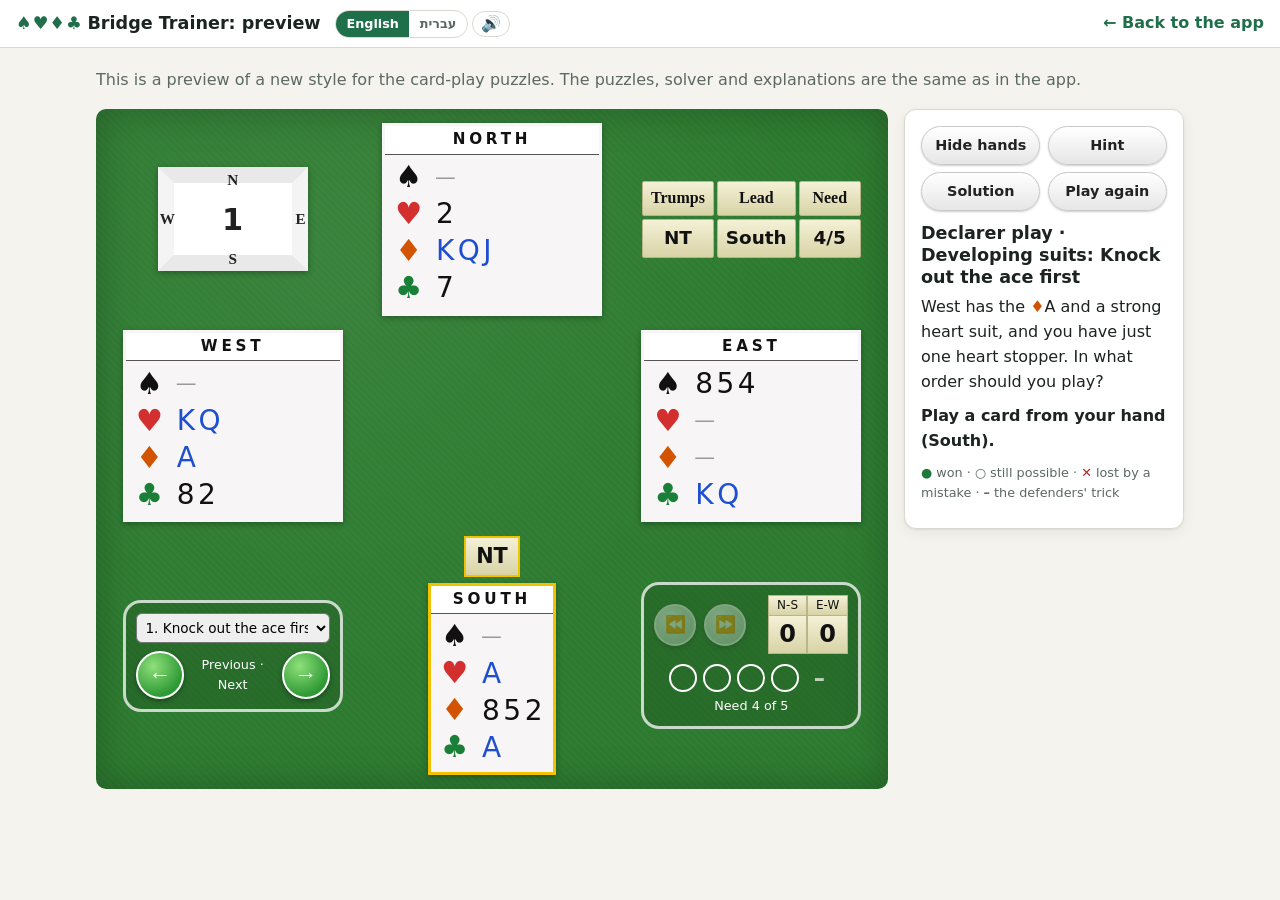
==== commit 335e6138: "Declarer practice: the simple finesse hand with small clubs and no stray heart Co-Authored-By: Claud" ====
--- a/mockup.html
+++ b/mockup.html
@@ -5,8 +5,8 @@
   <meta name="viewport" content="width=device-width, initial-scale=1">
   <title>Bridge Trainer: diagram-style preview</title>
   <link rel="icon" href="data:image/svg+xml,<svg xmlns='http://www.w3.org/2000/svg' viewBox='0 0 100 100'><text y='.9em' font-size='90'>♠</text></svg>">
-  <link rel="stylesheet" href="css/style.css?v=20261109-102750">
-  <link rel="stylesheet" href="css/mockup.css?v=20261109-102750">
+  <link rel="stylesheet" href="css/style.css?v=20261109-104307">
+  <link rel="stylesheet" href="css/mockup.css?v=20261109-104307">
 </head>
 <body>
   <header class="topbar">
@@ -80,12 +80,12 @@
     </div>
   </main>
 
-  <script src="js/i18n.js?v=20261109-102750"></script>
-  <script src="js/sound.js?v=20261109-102750"></script>
-  <script src="js/cards.js?v=20261109-102750"></script>
-  <script src="js/practice-data.js?v=20261109-102750"></script>
-  <script src="js/advanced.js?v=20261109-102750"></script>
-  <script src="js/declarer.js?v=20261109-102750"></script>
-  <script src="js/mockup.js?v=20261109-102750"></script>
+  <script src="js/i18n.js?v=20261109-104307"></script>
+  <script src="js/sound.js?v=20261109-104307"></script>
+  <script src="js/cards.js?v=20261109-104307"></script>
+  <script src="js/practice-data.js?v=20261109-104307"></script>
+  <script src="js/advanced.js?v=20261109-104307"></script>
+  <script src="js/declarer.js?v=20261109-104307"></script>
+  <script src="js/mockup.js?v=20261109-104307"></script>
 </body>
 </html>
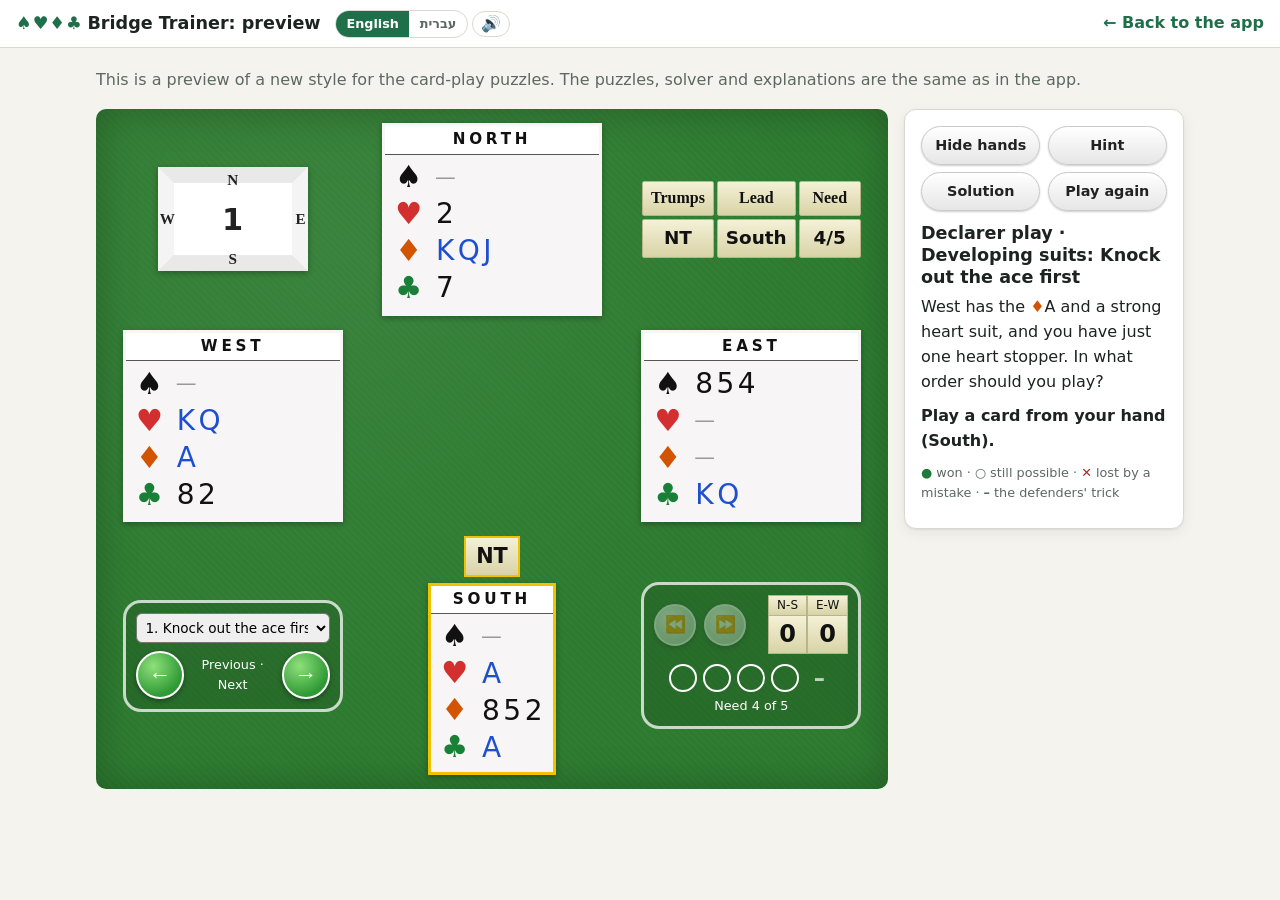
==== commit fb65188a: "Declarer practice: the double finesse hand with small cards; the explanation says 'a club' instead o" ====
--- a/mockup.html
+++ b/mockup.html
@@ -5,8 +5,8 @@
   <meta name="viewport" content="width=device-width, initial-scale=1">
   <title>Bridge Trainer: diagram-style preview</title>
   <link rel="icon" href="data:image/svg+xml,<svg xmlns='http://www.w3.org/2000/svg' viewBox='0 0 100 100'><text y='.9em' font-size='90'>♠</text></svg>">
-  <link rel="stylesheet" href="css/style.css?v=20261109-104307">
-  <link rel="stylesheet" href="css/mockup.css?v=20261109-104307">
+  <link rel="stylesheet" href="css/style.css?v=20261109-104728">
+  <link rel="stylesheet" href="css/mockup.css?v=20261109-104728">
 </head>
 <body>
   <header class="topbar">
@@ -80,12 +80,12 @@
     </div>
   </main>
 
-  <script src="js/i18n.js?v=20261109-104307"></script>
-  <script src="js/sound.js?v=20261109-104307"></script>
-  <script src="js/cards.js?v=20261109-104307"></script>
-  <script src="js/practice-data.js?v=20261109-104307"></script>
-  <script src="js/advanced.js?v=20261109-104307"></script>
-  <script src="js/declarer.js?v=20261109-104307"></script>
-  <script src="js/mockup.js?v=20261109-104307"></script>
+  <script src="js/i18n.js?v=20261109-104728"></script>
+  <script src="js/sound.js?v=20261109-104728"></script>
+  <script src="js/cards.js?v=20261109-104728"></script>
+  <script src="js/practice-data.js?v=20261109-104728"></script>
+  <script src="js/advanced.js?v=20261109-104728"></script>
+  <script src="js/declarer.js?v=20261109-104728"></script>
+  <script src="js/mockup.js?v=20261109-104728"></script>
 </body>
 </html>
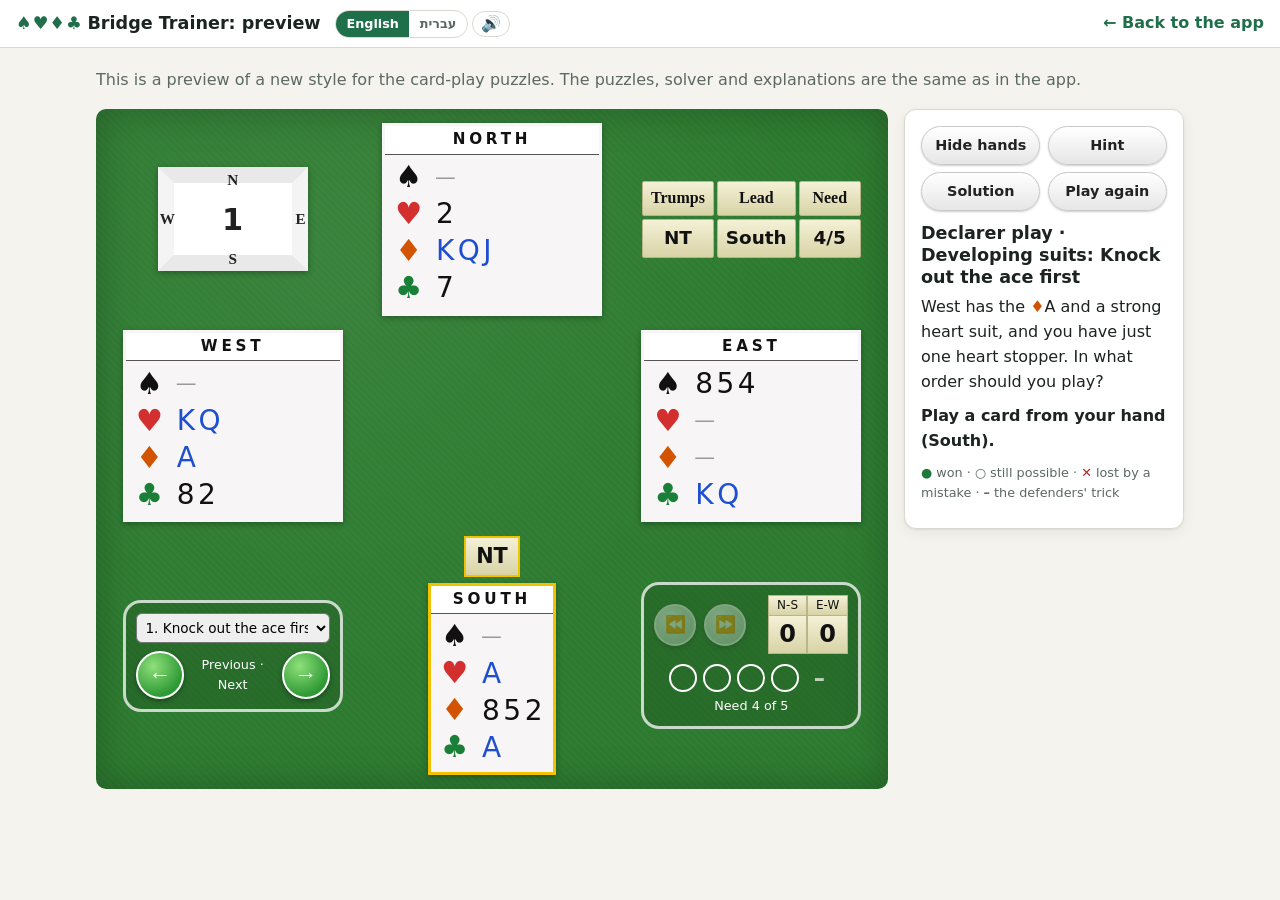
==== commit b0e3a96c: "Declarer play lesson: a Managing entries section with a box on why entries matter and how to manage " ====
--- a/mockup.html
+++ b/mockup.html
@@ -5,8 +5,8 @@
   <meta name="viewport" content="width=device-width, initial-scale=1">
   <title>Bridge Trainer: diagram-style preview</title>
   <link rel="icon" href="data:image/svg+xml,<svg xmlns='http://www.w3.org/2000/svg' viewBox='0 0 100 100'><text y='.9em' font-size='90'>♠</text></svg>">
-  <link rel="stylesheet" href="css/style.css?v=20261109-104728">
-  <link rel="stylesheet" href="css/mockup.css?v=20261109-104728">
+  <link rel="stylesheet" href="css/style.css?v=20261109-112036">
+  <link rel="stylesheet" href="css/mockup.css?v=20261109-112036">
 </head>
 <body>
   <header class="topbar">
@@ -80,12 +80,12 @@
     </div>
   </main>
 
-  <script src="js/i18n.js?v=20261109-104728"></script>
-  <script src="js/sound.js?v=20261109-104728"></script>
-  <script src="js/cards.js?v=20261109-104728"></script>
-  <script src="js/practice-data.js?v=20261109-104728"></script>
-  <script src="js/advanced.js?v=20261109-104728"></script>
-  <script src="js/declarer.js?v=20261109-104728"></script>
-  <script src="js/mockup.js?v=20261109-104728"></script>
+  <script src="js/i18n.js?v=20261109-112036"></script>
+  <script src="js/sound.js?v=20261109-112036"></script>
+  <script src="js/cards.js?v=20261109-112036"></script>
+  <script src="js/practice-data.js?v=20261109-112036"></script>
+  <script src="js/advanced.js?v=20261109-112036"></script>
+  <script src="js/declarer.js?v=20261109-112036"></script>
+  <script src="js/mockup.js?v=20261109-112036"></script>
 </body>
 </html>
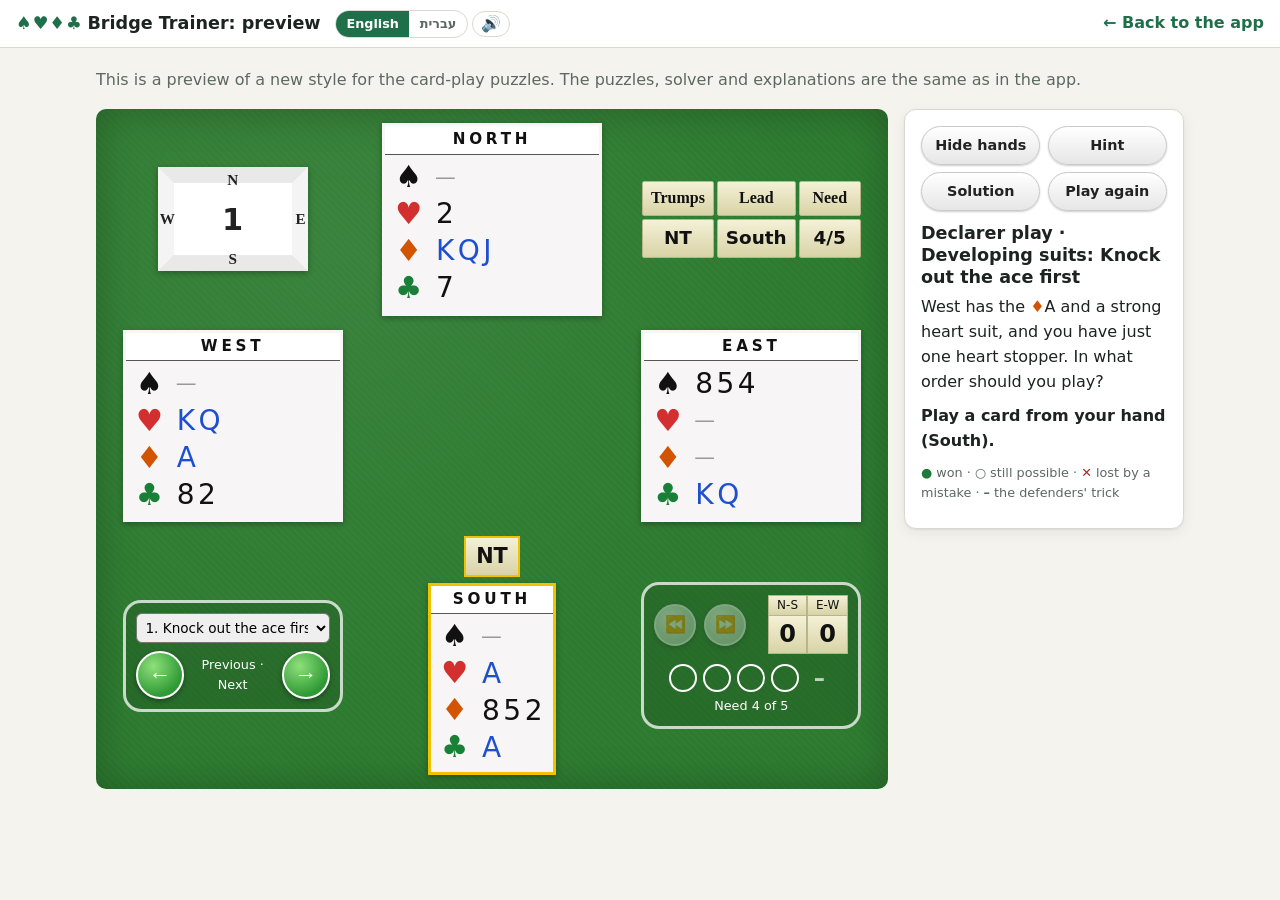
==== commit 0f7212e5: "Glossary: add unblocking and overtaking Co-Authored-By: Claude Opus 5.5 <noreply@anthropic.com>" ====
--- a/mockup.html
+++ b/mockup.html
@@ -5,8 +5,8 @@
   <meta name="viewport" content="width=device-width, initial-scale=1">
   <title>Bridge Trainer: diagram-style preview</title>
   <link rel="icon" href="data:image/svg+xml,<svg xmlns='http://www.w3.org/2000/svg' viewBox='0 0 100 100'><text y='.9em' font-size='90'>♠</text></svg>">
-  <link rel="stylesheet" href="css/style.css?v=20261109-112036">
-  <link rel="stylesheet" href="css/mockup.css?v=20261109-112036">
+  <link rel="stylesheet" href="css/style.css?v=20261109-112418">
+  <link rel="stylesheet" href="css/mockup.css?v=20261109-112418">
 </head>
 <body>
   <header class="topbar">
@@ -80,12 +80,12 @@
     </div>
   </main>
 
-  <script src="js/i18n.js?v=20261109-112036"></script>
-  <script src="js/sound.js?v=20261109-112036"></script>
-  <script src="js/cards.js?v=20261109-112036"></script>
-  <script src="js/practice-data.js?v=20261109-112036"></script>
-  <script src="js/advanced.js?v=20261109-112036"></script>
-  <script src="js/declarer.js?v=20261109-112036"></script>
-  <script src="js/mockup.js?v=20261109-112036"></script>
+  <script src="js/i18n.js?v=20261109-112418"></script>
+  <script src="js/sound.js?v=20261109-112418"></script>
+  <script src="js/cards.js?v=20261109-112418"></script>
+  <script src="js/practice-data.js?v=20261109-112418"></script>
+  <script src="js/advanced.js?v=20261109-112418"></script>
+  <script src="js/declarer.js?v=20261109-112418"></script>
+  <script src="js/mockup.js?v=20261109-112418"></script>
 </body>
 </html>
